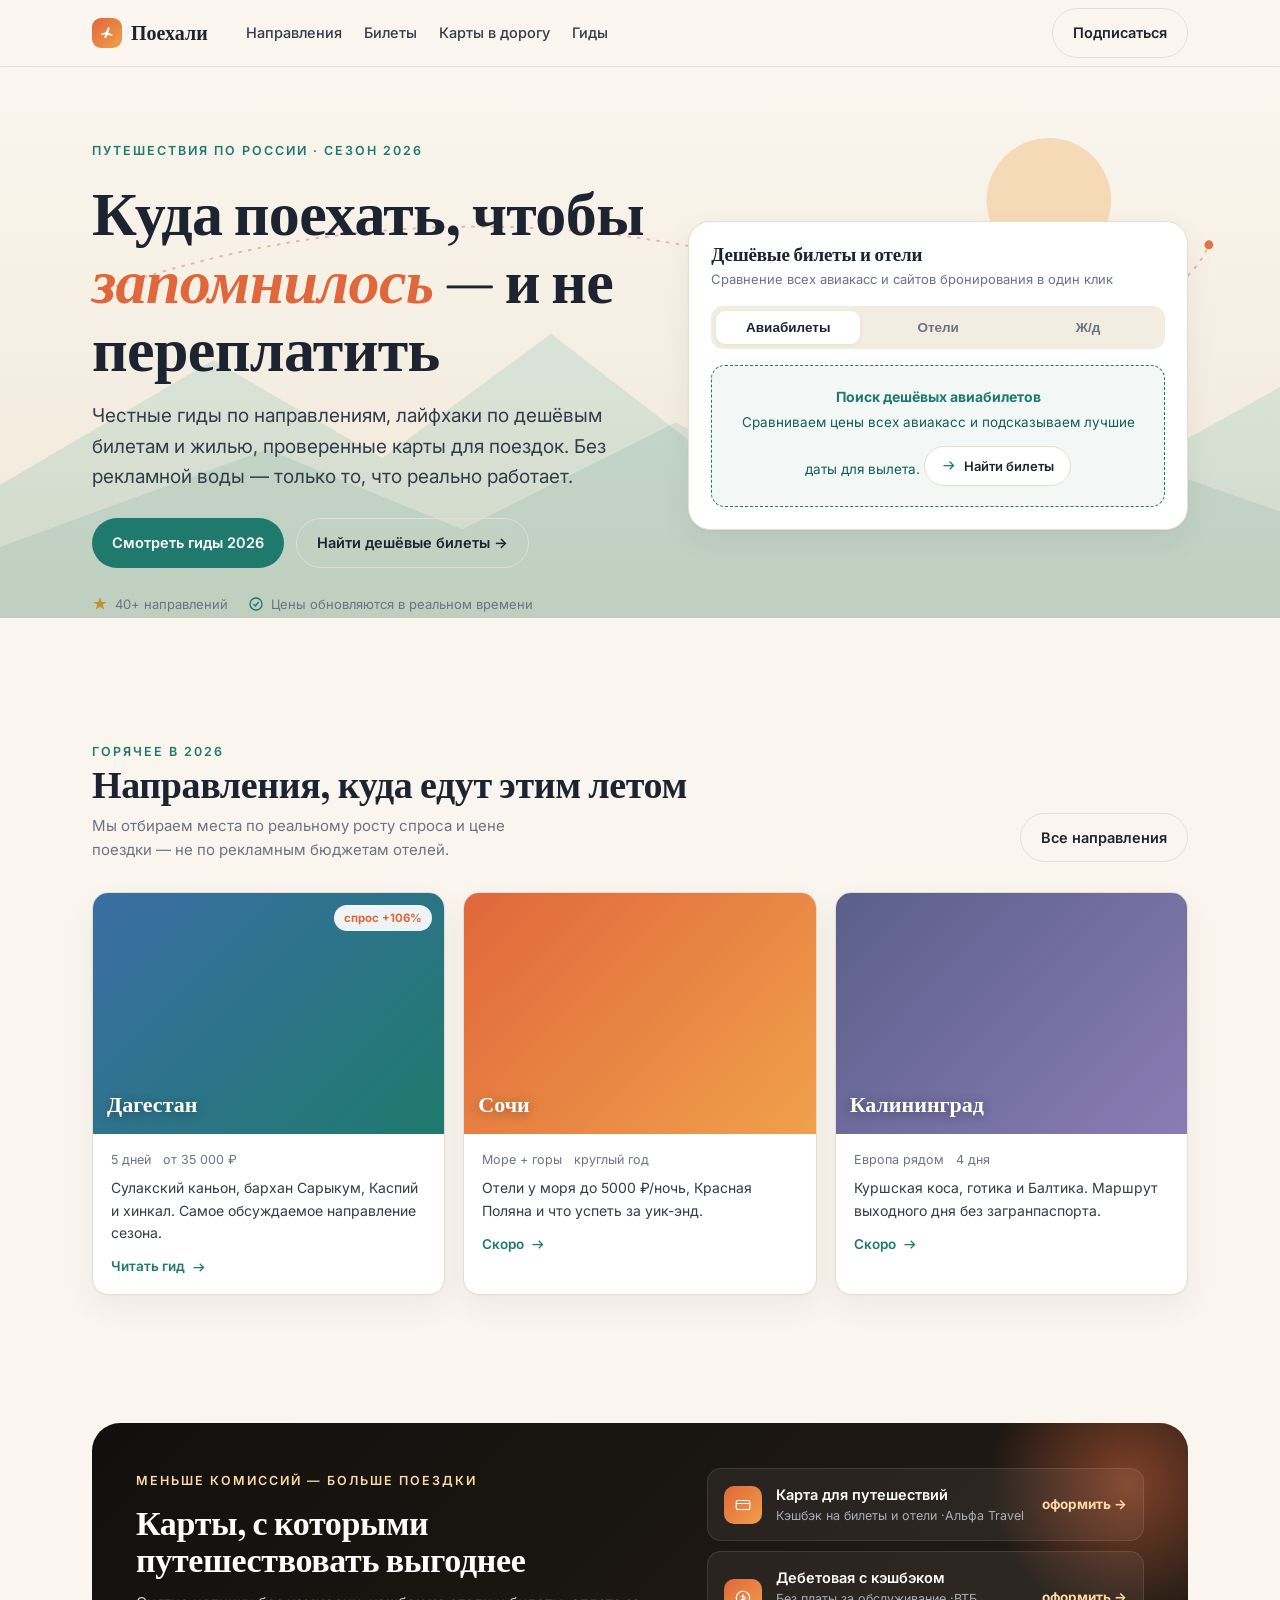
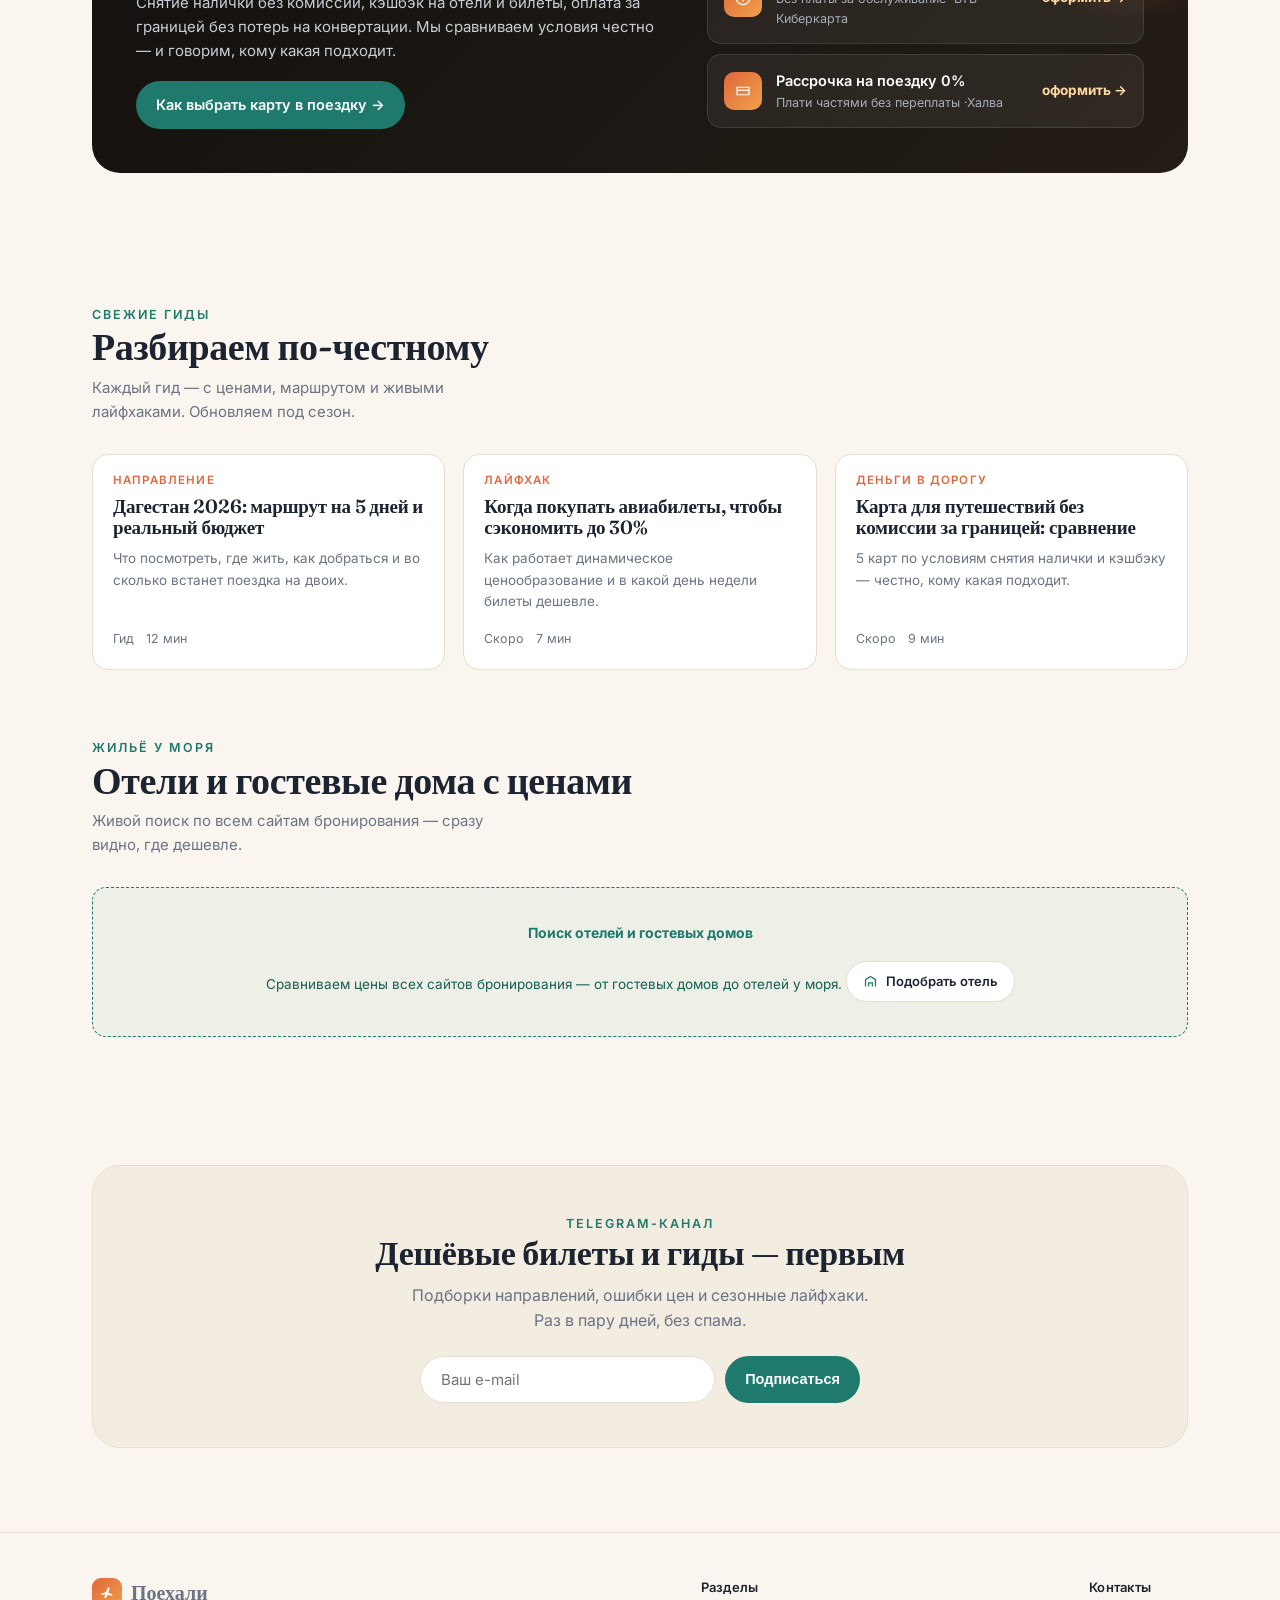
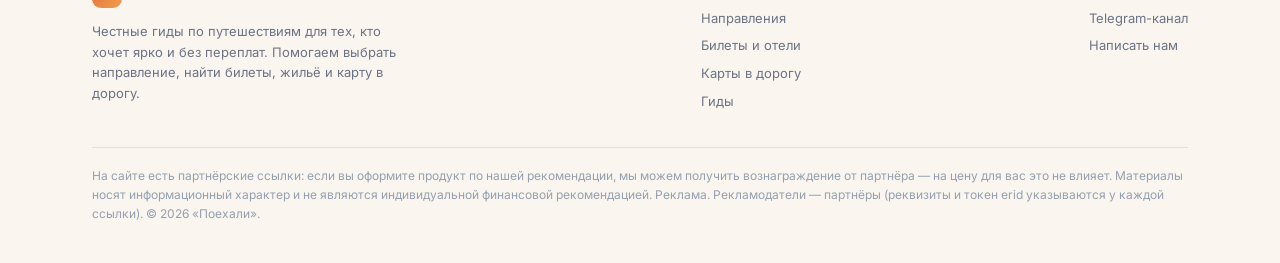
==== index.html @ f43f3894 "Поехали — тревел-сайт: главная + гиды Дагестан и Сочи Co-Authored-By: Claude Opus 4.8 <noreply@anthr" ====
<!doctype html>
<html lang="ru">
<head>
<meta charset="utf-8">
<meta name="viewport" content="width=device-width, initial-scale=1">
<title>Поехали — путешествия по России 2026: маршруты, билеты, отели</title>
<meta name="description" content="Куда поехать по России в 2026 году: honest-гиды по направлениям, как найти дешёвые билеты и жильё, карты для путешествий без комиссии.">
<link rel="preconnect" href="https://fonts.googleapis.com">
<link rel="preconnect" href="https://fonts.gstatic.com" crossorigin>
<link href="https://fonts.googleapis.com/css2?family=Fraunces:opsz,wght@9..144,400;9..144,500;9..144,600;9..144,700&family=Inter:wght@400;500;600&display=swap" rel="stylesheet">
<style>
  :root{
    --bg:#FAF6EF; --surf:#FFFFFF; --sand:#F3ECE0; --sand2:#EDE3D3;
    --ink:#1B2430; --ink2:#333c4a; --mut:#6B7385; --line:#E7DECF;
    --teal:#1F7A6D; --teal-d:#155e54; --coral:#E0673B; --gold:#C0912F;
    --sea:linear-gradient(135deg,#1F7A6D,#2ea698); --sun:linear-gradient(135deg,#E0673B,#f0a04b);
    --sh:0 1px 2px rgba(27,36,48,.04),0 12px 32px rgba(27,36,48,.06);
    --rad:16px;
  }
  *{box-sizing:border-box;margin:0;padding:0}
  html{scroll-behavior:smooth}
  body{background:var(--bg);color:var(--ink);font:16px/1.6 Inter,-apple-system,BlinkMacSystemFont,"Segoe UI",Roboto,sans-serif;-webkit-font-smoothing:antialiased;overflow-x:hidden}
  h1,h2,h3,.serif{font-family:Fraunces,Georgia,"Times New Roman",serif;font-weight:600;letter-spacing:-.01em;line-height:1.1}
  a{color:inherit;text-decoration:none}
  .wrap{max-width:1140px;margin:0 auto;padding:0 22px}
  .eyebrow{font:600 12.5px/1 Inter;letter-spacing:.16em;text-transform:uppercase;color:var(--teal)}
  .btn{display:inline-flex;align-items:center;gap:8px;font-weight:600;font-size:14.5px;padding:12px 20px;border-radius:100px;cursor:pointer;border:0;transition:.2s}
  .btn-p{background:var(--ink);color:#fff}
  .btn-p:hover{background:#2b3646;transform:translateY(-1px)}
  .btn-t{background:var(--teal);color:#fff}
  .btn-t:hover{background:var(--teal-d)}
  .btn-o{background:transparent;color:var(--ink);border:1.5px solid var(--line)}
  .btn-o:hover{border-color:var(--ink);background:#fff}
  svg{display:block}
  .reveal{opacity:0;transform:translateY(20px);transition:opacity .7s ease,transform .7s cubic-bezier(.2,.7,.2,1)}
  .reveal.in{opacity:1;transform:none}
  @media(prefers-reduced-motion:reduce){.reveal{opacity:1;transform:none;transition:none}}

  /* ===== affiliate slot marker (заменяется кодом из кабинета сети) ===== */
  .slot{border:1.5px dashed var(--teal);background:rgba(31,122,109,.05);border-radius:14px;padding:20px;text-align:center;color:var(--teal-d);font-size:13.5px}
  .slot b{display:block;font-size:14px;margin-bottom:4px;color:var(--teal)}
  .slot .fake{display:inline-flex;gap:8px;align-items:center;margin-top:12px;background:#fff;border:1px solid var(--line);border-radius:100px;padding:9px 16px;color:var(--ink);font-weight:600;font-size:13px}

  /* ===== header ===== */
  header{position:sticky;top:0;z-index:50;background:rgba(250,246,239,.82);backdrop-filter:blur(12px);border-bottom:1px solid var(--line)}
  .nav{display:flex;align-items:center;gap:26px;height:66px}
  .logo{display:flex;align-items:center;gap:9px;font-family:Fraunces;font-weight:600;font-size:20px}
  .logo .mark{width:30px;height:30px;border-radius:9px;background:var(--sun);display:grid;place-items:center;flex:0 0 auto}
  .nav .links{display:flex;gap:22px;margin-left:12px}
  .nav .links a{font-size:14.5px;color:var(--ink2);font-weight:500}
  .nav .links a:hover{color:var(--teal)}
  .nav .right{margin-left:auto;display:flex;gap:10px;align-items:center}
  @media(max-width:760px){.nav .links{display:none}}

  /* ===== hero ===== */
  .hero{position:relative;padding:70px 0 60px;overflow:hidden}
  .hero-art{position:absolute;inset:0;z-index:0;opacity:.9}
  .hero .wrap{position:relative;z-index:1}
  .hero .grid{display:grid;grid-template-columns:1.05fr .95fr;gap:44px;align-items:center}
  @media(max-width:880px){.hero .grid{grid-template-columns:1fr;gap:30px}}
  .hero h1{font-size:clamp(38px,6vw,62px);margin:16px 0 18px}
  .hero h1 em{font-style:italic;color:var(--coral)}
  .hero p.lead{font-size:clamp(16px,2.1vw,19px);color:var(--ink2);max-width:520px}
  .hero .cta{display:flex;gap:12px;margin-top:26px;flex-wrap:wrap}
  .trust{display:flex;gap:20px;margin-top:26px;flex-wrap:wrap;color:var(--mut);font-size:13px}
  .trust span{display:flex;align-items:center;gap:7px}
  /* hero search card */
  .searchcard{background:var(--surf);border:1px solid var(--line);border-radius:22px;box-shadow:var(--sh);padding:22px}
  .searchcard h3{font-size:19px;margin-bottom:4px}
  .searchcard .sub{font-size:13px;color:var(--mut);margin-bottom:16px}
  .tabs{display:flex;gap:6px;background:var(--sand);border-radius:12px;padding:5px;margin-bottom:16px}
  .tabs button{flex:1;border:0;background:transparent;padding:9px;border-radius:9px;font-weight:600;font-size:13.5px;color:var(--mut);cursor:pointer}
  .tabs button.on{background:#fff;color:var(--ink);box-shadow:0 1px 4px rgba(0,0,0,.06)}

  /* ===== section frame ===== */
  section.blk{padding:64px 0}
  .head{display:flex;align-items:flex-end;justify-content:space-between;gap:20px;margin-bottom:30px;flex-wrap:wrap}
  .head h2{font-size:clamp(26px,3.6vw,38px)}
  .head p{color:var(--mut);font-size:15px;max-width:440px;margin-top:8px}

  /* destinations */
  .dest{display:grid;grid-template-columns:repeat(3,1fr);gap:18px}
  @media(max-width:860px){.dest{grid-template-columns:repeat(2,1fr)}}
  @media(max-width:560px){.dest{grid-template-columns:1fr}}
  .card{background:var(--surf);border:1px solid var(--line);border-radius:var(--rad);overflow:hidden;box-shadow:var(--sh);transition:.25s;cursor:pointer}
  .card:hover{transform:translateY(-4px);box-shadow:0 18px 40px rgba(27,36,48,.12)}
  .card .ph{aspect-ratio:16/11;position:relative;display:grid;place-items:center;color:#fff}
  .card .ph .lbl{position:absolute;left:14px;bottom:12px;font-family:Fraunces;font-size:22px;font-weight:600;text-shadow:0 2px 12px rgba(0,0,0,.35)}
  .card .ph .tag{position:absolute;right:12px;top:12px;background:rgba(255,255,255,.92);color:var(--coral);font-weight:700;font-size:11.5px;padding:4px 10px;border-radius:100px}
  .card .bd{padding:16px 18px}
  .card .bd .meta{font-size:12.5px;color:var(--mut);display:flex;gap:12px;margin-bottom:7px}
  .card .bd p{font-size:14px;color:var(--ink2)}
  .card .bd .go{margin-top:12px;font-weight:600;font-size:13.5px;color:var(--teal);display:flex;align-items:center;gap:6px}

  /* money block */
  .money{background:linear-gradient(135deg,#12100E,#241d16);color:#fff;border-radius:28px;padding:44px;position:relative;overflow:hidden}
  .money::after{content:"";position:absolute;right:-80px;top:-80px;width:280px;height:280px;background:radial-gradient(circle,rgba(224,103,59,.5),transparent 70%)}
  .money .in{position:relative;z-index:1;display:grid;grid-template-columns:1.1fr .9fr;gap:36px;align-items:center}
  @media(max-width:820px){.money{padding:30px}.money .in{grid-template-columns:1fr;gap:24px}}
  .money h2{font-size:clamp(24px,3.4vw,34px);margin:12px 0}
  .money p{color:#c9cdd6;font-size:15px}
  .cards3{display:flex;flex-direction:column;gap:10px}
  .crow{display:flex;align-items:center;gap:14px;background:rgba(255,255,255,.06);border:1px solid rgba(255,255,255,.1);border-radius:14px;padding:14px 16px}
  .crow .ic{width:38px;height:38px;border-radius:10px;background:var(--sun);display:grid;place-items:center;flex:0 0 auto}
  .crow .t{font-weight:600;font-size:14.5px}
  .crow .s{font-size:12.5px;color:#a7adba}
  .crow .p{margin-left:auto;font-weight:700;color:#ffd9a3;font-size:13.5px;white-space:nowrap}

  /* latest */
  .posts{display:grid;grid-template-columns:repeat(3,1fr);gap:18px}
  @media(max-width:860px){.posts{grid-template-columns:1fr}}
  .post{display:flex;flex-direction:column;gap:10px;background:var(--surf);border:1px solid var(--line);border-radius:var(--rad);padding:20px;transition:.2s}
  .post:hover{border-color:#d8ccb6;transform:translateY(-3px)}
  .post .k{font:600 11.5px/1 Inter;letter-spacing:.1em;text-transform:uppercase;color:var(--coral)}
  .post h3{font-size:19px}
  .post p{font-size:13.5px;color:var(--mut)}
  .post .foot{margin-top:auto;font-size:12.5px;color:var(--mut);display:flex;gap:12px;padding-top:6px}

  /* capture */
  .capture{background:var(--sand);border:1px solid var(--line);border-radius:28px;padding:44px;text-align:center}
  .capture h2{font-size:clamp(24px,3.4vw,34px);margin-bottom:10px}
  .capture p{color:var(--mut);max-width:460px;margin:0 auto 22px}
  .cform{display:flex;gap:10px;max-width:440px;margin:0 auto;flex-wrap:wrap}
  .cform input{flex:1;min-width:200px;border:1.5px solid var(--line);background:#fff;border-radius:100px;padding:13px 20px;font:400 15px Inter;color:var(--ink)}
  .cform input:focus{outline:none;border-color:var(--teal)}

  /* footer */
  footer{border-top:1px solid var(--line);margin-top:20px;padding:44px 0 40px;color:var(--mut);font-size:13px}
  .fgrid{display:flex;gap:40px;flex-wrap:wrap;justify-content:space-between;margin-bottom:28px}
  .fgrid .about{max-width:320px}
  .fcol h4{font-family:Inter;font-weight:600;font-size:13px;color:var(--ink);margin-bottom:10px;letter-spacing:.02em}
  .fcol a{display:block;color:var(--mut);margin-bottom:7px}
  .fcol a:hover{color:var(--teal)}
  .disc{border-top:1px solid var(--line);padding-top:18px;font-size:12px;line-height:1.6;color:#94a0b0}
</style>
</head>
<body>

<header>
  <div class="wrap nav">
    <a class="logo" href="#">
      <span class="mark"><svg width="16" height="16" viewBox="0 0 24 24" fill="none"><path d="M3 13l7-2 4-8 2 1-2 8 6 2v2l-7-1-3 5-2-1 1-5-6 1z" fill="#fff"/></svg></span>
      Поехали
    </a>
    <nav class="links">
      <a href="#napravleniya">Направления</a>
      <a href="#bilety">Билеты</a>
      <a href="#karty">Карты в дорогу</a>
      <a href="#gidy">Гиды</a>
    </nav>
    <div class="right">
      <a class="btn btn-o" href="#podpiska">Подписаться</a>
    </div>
  </div>
</header>

<!-- ============ HERO ============ -->
<section class="hero">
  <svg class="hero-art" viewBox="0 0 1440 620" preserveAspectRatio="xMidYMid slice" aria-hidden="true">
    <defs>
      <linearGradient id="sky" x1="0" y1="0" x2="0" y2="1">
        <stop offset="0" stop-color="#FAF6EF"/><stop offset="1" stop-color="#F1E7D6"/>
      </linearGradient>
      <linearGradient id="mnt" x1="0" y1="0" x2="0" y2="1">
        <stop offset="0" stop-color="#2ea698"/><stop offset="1" stop-color="#1F7A6D"/>
      </linearGradient>
    </defs>
    <rect width="1440" height="620" fill="url(#sky)"/>
    <circle cx="1180" cy="150" r="70" fill="#f0a04b" opacity=".35"/>
    <path d="M0 470 L240 330 L430 440 L620 300 L840 470 L1040 350 L1260 460 L1440 360 V620 H0 Z" fill="url(#mnt)" opacity=".16"/>
    <path d="M0 540 L300 430 L520 520 L760 400 L1000 520 L1240 430 L1440 500 V620 H0 Z" fill="#1F7A6D" opacity=".12"/>
    <g opacity=".5" stroke="#E0673B" stroke-width="2" fill="none" stroke-dasharray="4 7">
      <path d="M120 250 Q500 120 900 230 T1360 200"/>
    </g>
    <g fill="#E0673B"><circle cx="120" cy="250" r="5"/><circle cx="1360" cy="200" r="5"/></g>
  </svg>
  <div class="wrap">
    <div class="grid">
      <div class="reveal in">
        <span class="eyebrow">Путешествия по России · сезон 2026</span>
        <h1>Куда поехать, чтобы <em>запомнилось</em> — и не переплатить</h1>
        <p class="lead">Честные гиды по направлениям, лайфхаки по дешёвым билетам и жилью, проверенные карты для поездок. Без рекламной воды — только то, что реально работает.</p>
        <div class="cta">
          <a class="btn btn-t" href="#gidy">Смотреть гиды 2026</a>
          <a class="btn btn-o" href="#bilety">Найти дешёвые билеты →</a>
        </div>
        <div class="trust">
          <span><svg width="16" height="16" viewBox="0 0 24 24" fill="none"><path d="M12 2l2.4 6.9H22l-6 4.4 2.3 7L12 16l-6.3 4.3 2.3-7-6-4.4h7.6z" fill="#C0912F"/></svg> 40+ направлений</span>
          <span><svg width="16" height="16" viewBox="0 0 24 24" fill="none"><circle cx="12" cy="12" r="9" stroke="#1F7A6D" stroke-width="2"/><path d="M8 12l3 3 5-6" stroke="#1F7A6D" stroke-width="2" fill="none"/></svg> Цены обновляются в реальном времени</span>
        </div>
      </div>

      <!-- HERO SEARCH: сюда встаёт поисковый виджет Aviasales из кабинета Travelpayouts -->
      <div class="searchcard reveal in">
        <h3>Дешёвые билеты и отели</h3>
        <div class="sub">Сравнение всех авиакасс и сайтов бронирования в один клик</div>
        <div class="tabs">
          <button class="on">Авиабилеты</button>
          <button>Отели</button>
          <button>Ж/д</button>
        </div>
        <!-- AFFILIATE SLOT · Travelpayouts поисковый виджет (Aviasales / Hotellook-замена). Вставить <script>-код виджета из кабинета -->
        <div class="slot">
          <b>Поиск дешёвых авиабилетов</b>
          Сравниваем цены всех авиакасс и подсказываем лучшие даты для вылета.
          <span class="fake"><svg width="15" height="15" viewBox="0 0 24 24" fill="none"><path d="M4 12h16M14 6l6 6-6 6" stroke="#1F7A6D" stroke-width="2" fill="none"/></svg> Найти билеты</span>
        </div>
      </div>
    </div>
  </div>
</section>

<!-- ============ DESTINATIONS ============ -->
<section class="blk" id="napravleniya">
  <div class="wrap">
    <div class="head reveal">
      <div>
        <span class="eyebrow">Горячее в 2026</span>
        <h2>Направления, куда едут этим летом</h2>
        <p>Мы отбираем места по реальному росту спроса и цене поездки — не по рекламным бюджетам отелей.</p>
      </div>
      <a class="btn btn-o" href="#gidy">Все направления</a>
    </div>
    <div class="dest">
      <!-- Дагестан — флагман -->
      <a class="card reveal" href="dagestan.html">
        <div class="ph" style="background:linear-gradient(135deg,#3a6ea5,#1F7A6D)">
          <!-- PHOTO SLOT: фото Сулакского каньона / Дагестан -->
          <span class="tag">спрос +106%</span>
          <span class="lbl">Дагестан</span>
        </div>
        <div class="bd">
          <div class="meta"><span>5 дней</span><span>от 35 000 ₽</span></div>
          <p>Сулакский каньон, бархан Сарыкум, Каспий и хинкал. Самое обсуждаемое направление сезона.</p>
          <div class="go">Читать гид <svg width="15" height="15" viewBox="0 0 24 24" fill="none"><path d="M4 12h16M14 6l6 6-6 6" stroke="#1F7A6D" stroke-width="2" fill="none"/></svg></div>
        </div>
      </a>
      <!-- Сочи -->
      <a class="card reveal" href="#gidy">
        <div class="ph" style="background:linear-gradient(135deg,#E0673B,#f0a04b)">
          <span class="lbl">Сочи</span>
        </div>
        <div class="bd">
          <div class="meta"><span>Море + горы</span><span>круглый год</span></div>
          <p>Отели у моря до 5000 ₽/ночь, Красная Поляна и что успеть за уик-энд.</p>
          <div class="go">Скоро <svg width="15" height="15" viewBox="0 0 24 24" fill="none"><path d="M4 12h16M14 6l6 6-6 6" stroke="#1F7A6D" stroke-width="2" fill="none"/></svg></div>
        </div>
      </a>
      <!-- Калининград -->
      <a class="card reveal" href="#gidy">
        <div class="ph" style="background:linear-gradient(135deg,#5a5f8a,#8a7cb5)">
          <span class="lbl">Калининград</span>
        </div>
        <div class="bd">
          <div class="meta"><span>Европа рядом</span><span>4 дня</span></div>
          <p>Куршская коса, готика и Балтика. Маршрут выходного дня без загранпаспорта.</p>
          <div class="go">Скоро <svg width="15" height="15" viewBox="0 0 24 24" fill="none"><path d="M4 12h16M14 6l6 6-6 6" stroke="#1F7A6D" stroke-width="2" fill="none"/></svg></div>
        </div>
      </a>
    </div>
  </div>
</section>

<!-- ============ MONEY / CARDS ============ -->
<section class="blk" id="karty">
  <div class="wrap">
    <div class="money reveal">
      <div class="in">
        <div>
          <span class="eyebrow" style="color:#ffd9a3">Меньше комиссий — больше поездки</span>
          <h2>Карты, с которыми путешествовать выгоднее</h2>
          <p>Снятие налички без комиссии, кэшбэк на отели и билеты, оплата за границей без потерь на конвертации. Мы сравниваем условия честно — и говорим, кому какая подходит.</p>
          <a class="btn btn-t" href="dagestan.html#karta" style="margin-top:18px">Как выбрать карту в поездку →</a>
        </div>
        <!-- AFFILIATE SLOTS · финансовые офферы (Pampadu / Leads.su). Ссылки с erid -->
        <div class="cards3">
          <div class="crow">
            <span class="ic"><svg width="18" height="18" viewBox="0 0 24 24" fill="none"><rect x="3" y="6" width="18" height="12" rx="2" stroke="#fff" stroke-width="1.6"/><path d="M3 10h18" stroke="#fff" stroke-width="1.6"/></svg></span>
            <div><div class="t">Карта для путешествий</div><div class="s">Кэшбэк на билеты и отели ·Альфа Travel</div></div>
            <div class="p">оформить →</div>
          </div>
          <div class="crow">
            <span class="ic"><svg width="18" height="18" viewBox="0 0 24 24" fill="none"><circle cx="12" cy="12" r="9" stroke="#fff" stroke-width="1.6"/><path d="M12 7v10M9 10h4a2 2 0 010 4H9" stroke="#fff" stroke-width="1.6"/></svg></span>
            <div><div class="t">Дебетовая с кэшбэком</div><div class="s">Без платы за обслуживание ·ВТБ Киберкарта</div></div>
            <div class="p">оформить →</div>
          </div>
          <div class="crow">
            <span class="ic"><svg width="18" height="18" viewBox="0 0 24 24" fill="none"><path d="M4 7h16v10H4z" stroke="#fff" stroke-width="1.6"/><path d="M4 11h16" stroke="#fff" stroke-width="1.6"/></svg></span>
            <div><div class="t">Рассрочка на поездку 0%</div><div class="s">Плати частями без переплаты ·Халва</div></div>
            <div class="p">оформить →</div>
          </div>
        </div>
      </div>
    </div>
  </div>
</section>

<!-- ============ LATEST GUIDES ============ -->
<section class="blk" id="gidy">
  <div class="wrap">
    <div class="head reveal">
      <div>
        <span class="eyebrow">Свежие гиды</span>
        <h2>Разбираем по-честному</h2>
        <p>Каждый гид — с ценами, маршрутом и живыми лайфхаками. Обновляем под сезон.</p>
      </div>
    </div>
    <div class="posts">
      <a class="post reveal" href="dagestan.html">
        <span class="k">Направление</span>
        <h3>Дагестан 2026: маршрут на 5 дней и реальный бюджет</h3>
        <p>Что посмотреть, где жить, как добраться и во сколько встанет поездка на двоих.</p>
        <div class="foot"><span>Гид</span><span>12 мин</span></div>
      </a>
      <a class="post reveal" href="#bilety">
        <span class="k">Лайфхак</span>
        <h3>Когда покупать авиабилеты, чтобы сэкономить до 30%</h3>
        <p>Как работает динамическое ценообразование и в какой день недели билеты дешевле.</p>
        <div class="foot"><span>Скоро</span><span>7 мин</span></div>
      </a>
      <a class="post reveal" href="#karty">
        <span class="k">Деньги в дорогу</span>
        <h3>Карта для путешествий без комиссии за границей: сравнение</h3>
        <p>5 карт по условиям снятия налички и кэшбэку — честно, кому какая подходит.</p>
        <div class="foot"><span>Скоро</span><span>9 мин</span></div>
      </a>
    </div>
  </div>
</section>

<!-- ============ HOTELS SLOT ============ -->
<section class="blk" id="bilety" style="padding-top:0">
  <div class="wrap">
    <div class="head reveal">
      <div>
        <span class="eyebrow">Жильё у моря</span>
        <h2>Отели и гостевые дома с ценами</h2>
        <p>Живой поиск по всем сайтам бронирования — сразу видно, где дешевле.</p>
      </div>
    </div>
    <!-- AFFILIATE SLOT · Travelpayouts виджет отелей (Ostrovok / Яндекс Путешествия) -->
    <div class="slot reveal" style="padding:34px">
      <b>Поиск отелей и гостевых домов</b>
      Сравниваем цены всех сайтов бронирования — от гостевых домов до отелей у моря.
      <span class="fake"><svg width="15" height="15" viewBox="0 0 24 24" fill="none"><path d="M4 20V9l8-5 8 5v11" stroke="#1F7A6D" stroke-width="2" fill="none"/><path d="M9 20v-6h6v6" stroke="#1F7A6D" stroke-width="2" fill="none"/></svg> Подобрать отель</span>
    </div>
  </div>
</section>

<!-- ============ CAPTURE ============ -->
<section class="blk" id="podpiska">
  <div class="wrap">
    <div class="capture reveal">
      <span class="eyebrow">Telegram-канал</span>
      <h2>Дешёвые билеты и гиды — первым</h2>
      <p>Подборки направлений, ошибки цен и сезонные лайфхаки. Раз в пару дней, без спама.</p>
      <form class="cform" onsubmit="this.innerHTML='<p style=\'margin:0;color:#1F7A6D;font-weight:600\'>Готово! Загляни в Telegram — ссылка отправлена.</p>';return false;">
        <input type="email" placeholder="Ваш e-mail" required>
        <button class="btn btn-t" type="submit">Подписаться</button>
      </form>
    </div>
  </div>
</section>

<footer>
  <div class="wrap">
    <div class="fgrid">
      <div class="about">
        <a class="logo" href="#" style="margin-bottom:12px">
          <span class="mark"><svg width="16" height="16" viewBox="0 0 24 24" fill="none"><path d="M3 13l7-2 4-8 2 1-2 8 6 2v2l-7-1-3 5-2-1 1-5-6 1z" fill="#fff"/></svg></span>
          Поехали
        </a>
        <p>Честные гиды по путешествиям для тех, кто хочет ярко и без переплат. Помогаем выбрать направление, найти билеты, жильё и карту в дорогу.</p>
      </div>
      <div class="fcol">
        <h4>Разделы</h4>
        <a href="#napravleniya">Направления</a>
        <a href="#bilety">Билеты и отели</a>
        <a href="#karty">Карты в дорогу</a>
        <a href="#gidy">Гиды</a>
      </div>
      <div class="fcol">
        <h4>Контакты</h4>
        <a href="#">Telegram-канал</a>
        <a href="#">Написать нам</a>
      </div>
    </div>
    <p class="disc">
      На сайте есть партнёрские ссылки: если вы оформите продукт по нашей рекомендации, мы можем получить вознаграждение от партнёра — на цену для вас это не влияет. Материалы носят информационный характер и не являются индивидуальной финансовой рекомендацией. Реклама. Рекламодатели — партнёры (реквизиты и токен erid указываются у каждой ссылки). © 2026 «Поехали».
    </p>
  </div>
</footer>

<script>
  // reveal on scroll
  var io=new IntersectionObserver(function(es){es.forEach(function(e){if(e.isIntersecting){e.target.classList.add('in');io.unobserve(e.target)}})},{threshold:.12});
  document.querySelectorAll('.reveal').forEach(function(el){io.observe(el)});
  // hero tabs (визуальный переключатель; реальный поиск подтянет виджет)
  document.querySelectorAll('.tabs button').forEach(function(b){b.onclick=function(){document.querySelectorAll('.tabs button').forEach(function(x){x.classList.remove('on')});b.classList.add('on')}});
</script>
</body>
</html>
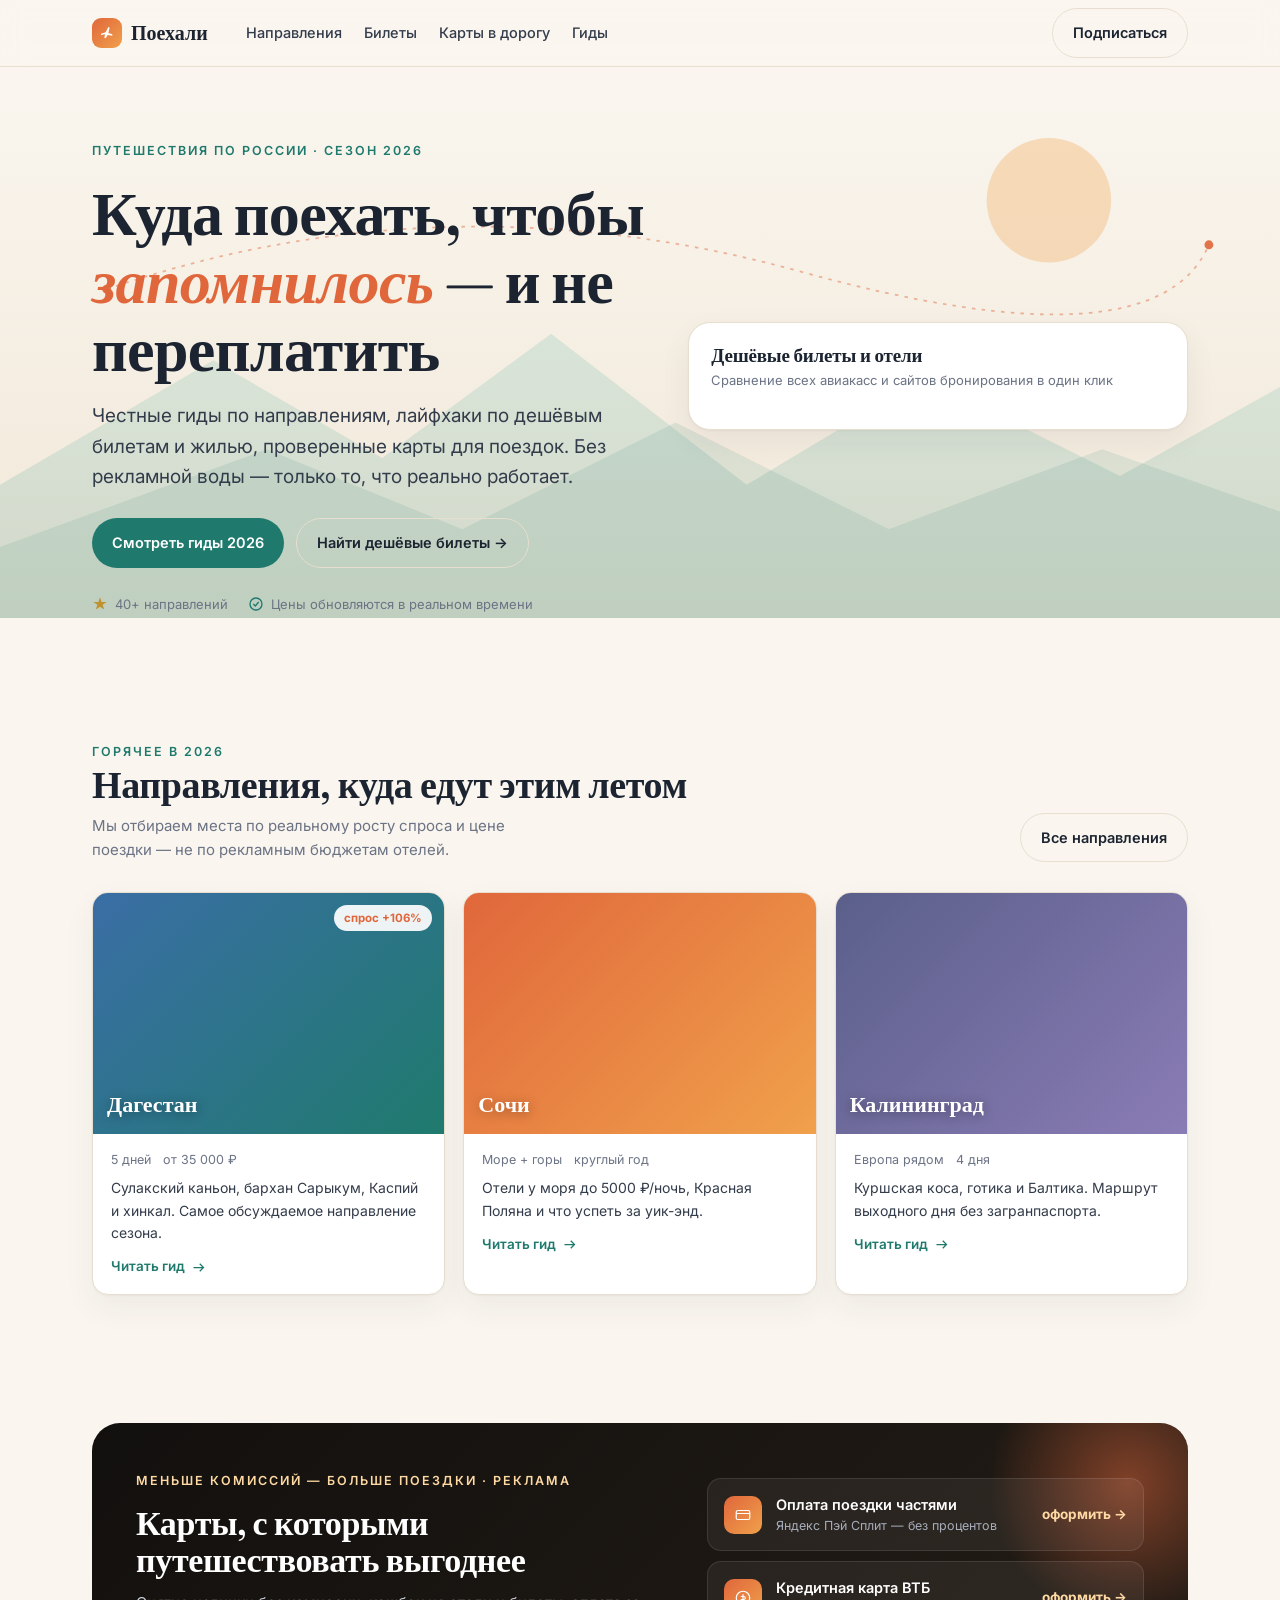
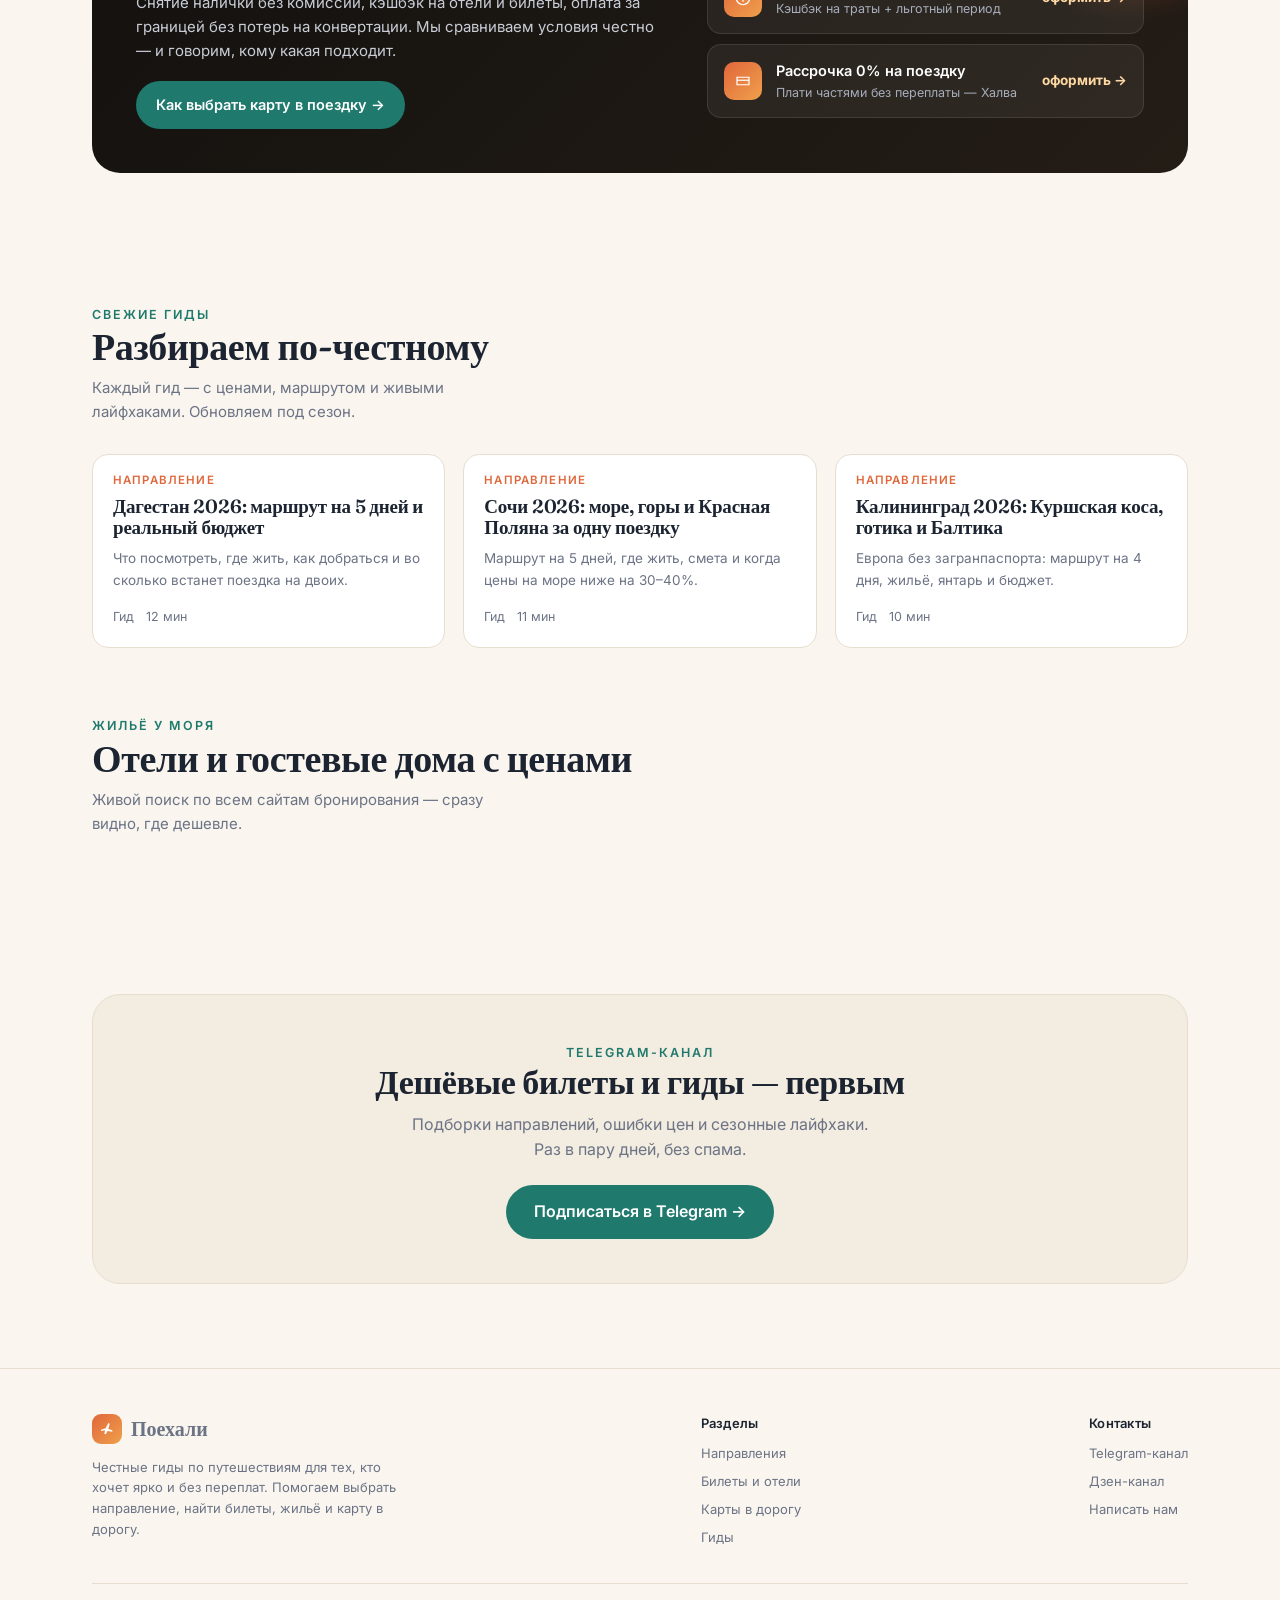
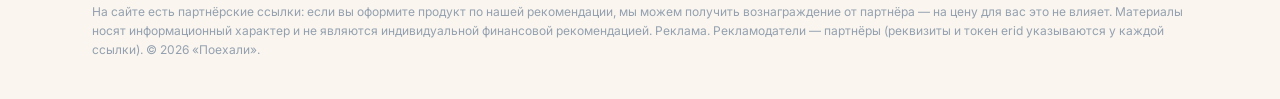
==== commit 147cc808: "Дзен-канал в футер сайта (перелинковка соцсетей) Co-Authored-By: Claude Opus 4.8 <noreply@anthropic." ====
--- a/index.html
+++ b/index.html
@@ -5,6 +5,14 @@
 <meta name="viewport" content="width=device-width, initial-scale=1">
 <title>Поехали — путешествия по России 2026: маршруты, билеты, отели</title>
 <meta name="description" content="Куда поехать по России в 2026 году: honest-гиды по направлениям, как найти дешёвые билеты и жильё, карты для путешествий без комиссии.">
+<meta property="og:type" content="website">
+<meta property="og:site_name" content="Поехали">
+<meta property="og:locale" content="ru_RU">
+<meta property="og:title" content="Поехали — путешествия по России 2026">
+<meta property="og:description" content="Куда поехать по России: честные гиды по направлениям, дешёвые билеты и жильё, карты для путешествий.">
+<meta property="og:url" content="https://ruslanklmn-hub.github.io/poehali/">
+<meta property="og:image" content="https://ruslanklmn-hub.github.io/poehali/assets/og.png">
+<meta name="twitter:card" content="summary_large_image">
 <link rel="preconnect" href="https://fonts.googleapis.com">
 <link rel="preconnect" href="https://fonts.gstatic.com" crossorigin>
 <link href="https://fonts.googleapis.com/css2?family=Fraunces:opsz,wght@9..144,400;9..144,500;9..144,600;9..144,700&family=Inter:wght@400;500;600&display=swap" rel="stylesheet">
@@ -133,6 +141,27 @@
   .fcol a:hover{color:var(--teal)}
   .disc{border-top:1px solid var(--line);padding-top:18px;font-size:12px;line-height:1.6;color:#94a0b0}
 </style>
+<!-- Travelpayouts Drive (авто-монетизация тревел-ссылок) -->
+<script nowprocket data-noptimize="1" data-cfasync="false" data-wpfc-render="false" seraph-accel-crit="1" data-no-defer="1">
+  (function () {
+      var script = document.createElement("script");
+      script.async = 1;
+      script.src = 'https://tpembars.com/NTQ3OTI2.js?t=547926';
+      document.head.appendChild(script);
+  })();
+</script>
+<meta name="yandex-verification" content="d6a9e9c5a4520eef" />
+<!-- Yandex.Metrika counter -->
+<script type="text/javascript">
+   (function(m,e,t,r,i,k,a){m[i]=m[i]||function(){(m[i].a=m[i].a||[]).push(arguments)};
+   m[i].l=1*new Date();
+   for (var j = 0; j < document.scripts.length; j++) {if (document.scripts[j].src === r) { return; }}
+   k=e.createElement(t),a=e.getElementsByTagName(t)[0],k.async=1,k.src=r,a.parentNode.insertBefore(k,a)})
+   (window, document, "script", "https://mc.yandex.ru/metrika/tag.js", "ym");
+   ym(110705761, "init", {clickmap:true, trackLinks:true, accurateTrackBounce:true, webvisor:true});
+</script>
+<noscript><div><img src="https://mc.yandex.ru/watch/110705761" style="position:absolute; left:-9999px;" alt="" /></div></noscript>
+<!-- /Yandex.Metrika counter -->
 </head>
 <body>
 
@@ -194,17 +223,8 @@
       <div class="searchcard reveal in">
         <h3>Дешёвые билеты и отели</h3>
         <div class="sub">Сравнение всех авиакасс и сайтов бронирования в один клик</div>
-        <div class="tabs">
-          <button class="on">Авиабилеты</button>
-          <button>Отели</button>
-          <button>Ж/д</button>
-        </div>
-        <!-- AFFILIATE SLOT · Travelpayouts поисковый виджет (Aviasales / Hotellook-замена). Вставить <script>-код виджета из кабинета -->
-        <div class="slot">
-          <b>Поиск дешёвых авиабилетов</b>
-          Сравниваем цены всех авиакасс и подсказываем лучшие даты для вылета.
-          <span class="fake"><svg width="15" height="15" viewBox="0 0 24 24" fill="none"><path d="M4 12h16M14 6l6 6-6 6" stroke="#1F7A6D" stroke-width="2" fill="none"/></svg> Найти билеты</span>
-        </div>
+        <!-- Travelpayouts: поисковый виджет Aviasales (авиа + отели) -->
+        <script async src="https://tpwdg.com/content?currency=rub&campaign_id=100&promo_id=7879&plain=false&border_radius=0&color_focused=%2332a8dd&special=%23C4C4C4&secondary=%23FFFFFF&light=%23FFFFFF&dark=%23262626&color_icons=%2332a8dd&color_button=%2332a8dd&primary_override=%2332a8dd&searchUrl=www.aviasales.com%2Fsearch&locale=ru&powered_by=true&show_hotels=true&shmarker=748388&trs=547926" charset="utf-8"></script>
       </div>
     </div>
   </div>
@@ -236,25 +256,25 @@
         </div>
       </a>
       <!-- Сочи -->
-      <a class="card reveal" href="#gidy">
+      <a class="card reveal" href="sochi.html">
         <div class="ph" style="background:linear-gradient(135deg,#E0673B,#f0a04b)">
           <span class="lbl">Сочи</span>
         </div>
         <div class="bd">
           <div class="meta"><span>Море + горы</span><span>круглый год</span></div>
           <p>Отели у моря до 5000 ₽/ночь, Красная Поляна и что успеть за уик-энд.</p>
-          <div class="go">Скоро <svg width="15" height="15" viewBox="0 0 24 24" fill="none"><path d="M4 12h16M14 6l6 6-6 6" stroke="#1F7A6D" stroke-width="2" fill="none"/></svg></div>
+          <div class="go">Читать гид <svg width="15" height="15" viewBox="0 0 24 24" fill="none"><path d="M4 12h16M14 6l6 6-6 6" stroke="#1F7A6D" stroke-width="2" fill="none"/></svg></div>
         </div>
       </a>
       <!-- Калининград -->
-      <a class="card reveal" href="#gidy">
+      <a class="card reveal" href="kaliningrad.html">
         <div class="ph" style="background:linear-gradient(135deg,#5a5f8a,#8a7cb5)">
           <span class="lbl">Калининград</span>
         </div>
         <div class="bd">
           <div class="meta"><span>Европа рядом</span><span>4 дня</span></div>
           <p>Куршская коса, готика и Балтика. Маршрут выходного дня без загранпаспорта.</p>
-          <div class="go">Скоро <svg width="15" height="15" viewBox="0 0 24 24" fill="none"><path d="M4 12h16M14 6l6 6-6 6" stroke="#1F7A6D" stroke-width="2" fill="none"/></svg></div>
+          <div class="go">Читать гид <svg width="15" height="15" viewBox="0 0 24 24" fill="none"><path d="M4 12h16M14 6l6 6-6 6" stroke="#1F7A6D" stroke-width="2" fill="none"/></svg></div>
         </div>
       </a>
     </div>
@@ -267,7 +287,7 @@
     <div class="money reveal">
       <div class="in">
         <div>
-          <span class="eyebrow" style="color:#ffd9a3">Меньше комиссий — больше поездки</span>
+          <span class="eyebrow" style="color:#ffd9a3">Меньше комиссий — больше поездки · Реклама</span>
           <h2>Карты, с которыми путешествовать выгоднее</h2>
           <p>Снятие налички без комиссии, кэшбэк на отели и билеты, оплата за границей без потерь на конвертации. Мы сравниваем условия честно — и говорим, кому какая подходит.</p>
           <a class="btn btn-t" href="dagestan.html#karta" style="margin-top:18px">Как выбрать карту в поездку →</a>
@@ -276,18 +296,18 @@
         <div class="cards3">
           <div class="crow">
             <span class="ic"><svg width="18" height="18" viewBox="0 0 24 24" fill="none"><rect x="3" y="6" width="18" height="12" rx="2" stroke="#fff" stroke-width="1.6"/><path d="M3 10h18" stroke="#fff" stroke-width="1.6"/></svg></span>
-            <div><div class="t">Карта для путешествий</div><div class="s">Кэшбэк на билеты и отели ·Альфа Travel</div></div>
-            <div class="p">оформить →</div>
+            <div><div class="t">Оплата поездки частями</div><div class="s">Яндекс Пэй Сплит — без процентов</div></div>
+            <a class="p" href="https://trk.ppdu.ru/click?uid=342605&amp;oid=2684&amp;erid=2SDnjdJuo9L" target="_blank" rel="nofollow sponsored noopener">оформить →</a>
           </div>
           <div class="crow">
             <span class="ic"><svg width="18" height="18" viewBox="0 0 24 24" fill="none"><circle cx="12" cy="12" r="9" stroke="#fff" stroke-width="1.6"/><path d="M12 7v10M9 10h4a2 2 0 010 4H9" stroke="#fff" stroke-width="1.6"/></svg></span>
-            <div><div class="t">Дебетовая с кэшбэком</div><div class="s">Без платы за обслуживание ·ВТБ Киберкарта</div></div>
-            <div class="p">оформить →</div>
+            <div><div class="t">Кредитная карта ВТБ</div><div class="s">Кэшбэк на траты + льготный период</div></div>
+            <a class="p" href="https://trk.ppdu.ru/click?uid=342605&amp;oid=1089&amp;erid=2SDnjeGCc2T" target="_blank" rel="nofollow sponsored noopener">оформить →</a>
           </div>
           <div class="crow">
             <span class="ic"><svg width="18" height="18" viewBox="0 0 24 24" fill="none"><path d="M4 7h16v10H4z" stroke="#fff" stroke-width="1.6"/><path d="M4 11h16" stroke="#fff" stroke-width="1.6"/></svg></span>
-            <div><div class="t">Рассрочка на поездку 0%</div><div class="s">Плати частями без переплаты ·Халва</div></div>
-            <div class="p">оформить →</div>
+            <div><div class="t">Рассрочка 0% на поездку</div><div class="s">Плати частями без переплаты — Халва</div></div>
+            <a class="p" href="https://trk.ppdu.ru/click?uid=342605&amp;oid=1775&amp;erid=2SDnjcis6h7" target="_blank" rel="nofollow sponsored noopener">оформить →</a>
           </div>
         </div>
       </div>
@@ -312,17 +332,17 @@
         <p>Что посмотреть, где жить, как добраться и во сколько встанет поездка на двоих.</p>
         <div class="foot"><span>Гид</span><span>12 мин</span></div>
       </a>
-      <a class="post reveal" href="#bilety">
-        <span class="k">Лайфхак</span>
-        <h3>Когда покупать авиабилеты, чтобы сэкономить до 30%</h3>
-        <p>Как работает динамическое ценообразование и в какой день недели билеты дешевле.</p>
-        <div class="foot"><span>Скоро</span><span>7 мин</span></div>
-      </a>
-      <a class="post reveal" href="#karty">
-        <span class="k">Деньги в дорогу</span>
-        <h3>Карта для путешествий без комиссии за границей: сравнение</h3>
-        <p>5 карт по условиям снятия налички и кэшбэку — честно, кому какая подходит.</p>
-        <div class="foot"><span>Скоро</span><span>9 мин</span></div>
+      <a class="post reveal" href="sochi.html">
+        <span class="k">Направление</span>
+        <h3>Сочи 2026: море, горы и Красная Поляна за одну поездку</h3>
+        <p>Маршрут на 5 дней, где жить, смета и когда цены на море ниже на 30–40%.</p>
+        <div class="foot"><span>Гид</span><span>11 мин</span></div>
+      </a>
+      <a class="post reveal" href="kaliningrad.html">
+        <span class="k">Направление</span>
+        <h3>Калининград 2026: Куршская коса, готика и Балтика</h3>
+        <p>Европа без загранпаспорта: маршрут на 4 дня, жильё, янтарь и бюджет.</p>
+        <div class="foot"><span>Гид</span><span>10 мин</span></div>
       </a>
     </div>
   </div>
@@ -338,12 +358,8 @@
         <p>Живой поиск по всем сайтам бронирования — сразу видно, где дешевле.</p>
       </div>
     </div>
-    <!-- AFFILIATE SLOT · Travelpayouts виджет отелей (Ostrovok / Яндекс Путешествия) -->
-    <div class="slot reveal" style="padding:34px">
-      <b>Поиск отелей и гостевых домов</b>
-      Сравниваем цены всех сайтов бронирования — от гостевых домов до отелей у моря.
-      <span class="fake"><svg width="15" height="15" viewBox="0 0 24 24" fill="none"><path d="M4 20V9l8-5 8 5v11" stroke="#1F7A6D" stroke-width="2" fill="none"/><path d="M9 20v-6h6v6" stroke="#1F7A6D" stroke-width="2" fill="none"/></svg> Подобрать отель</span>
-    </div>
+    <!-- Travelpayouts: поисковый виджет отелей (Ostrovok) -->
+    <div class="reveal" style="margin:8px 0 0"><script async src="https://tpwdg.com/content?campaign_id=459&promo_id=7257&color_icons=%230f5de4&color_button=%230f5de4&color_border=%230f5de4&color_background=%23ffffff&border_radius=5&powered_by=true&locale=ru&shmarker=748388&trs=547926" charset="utf-8"></script></div>
   </div>
 </section>
 
@@ -354,10 +370,7 @@
       <span class="eyebrow">Telegram-канал</span>
       <h2>Дешёвые билеты и гиды — первым</h2>
       <p>Подборки направлений, ошибки цен и сезонные лайфхаки. Раз в пару дней, без спама.</p>
-      <form class="cform" onsubmit="this.innerHTML='<p style=\'margin:0;color:#1F7A6D;font-weight:600\'>Готово! Загляни в Telegram — ссылка отправлена.</p>';return false;">
-        <input type="email" placeholder="Ваш e-mail" required>
-        <button class="btn btn-t" type="submit">Подписаться</button>
-      </form>
+      <a class="btn btn-t" href="https://t.me/Poehali_2026" target="_blank" rel="noopener" style="font-size:16px;padding:14px 28px">Подписаться в Telegram →</a>
     </div>
   </div>
 </section>
@@ -381,8 +394,9 @@
       </div>
       <div class="fcol">
         <h4>Контакты</h4>
-        <a href="#">Telegram-канал</a>
-        <a href="#">Написать нам</a>
+        <a href="https://t.me/Poehali_2026" target="_blank" rel="noopener">Telegram-канал</a>
+        <a href="https://dzen.ru/id/6a526a5b24f2c05c53978cb1" target="_blank" rel="noopener">Дзен-канал</a>
+        <a href="https://t.me/Poehali_2026" target="_blank" rel="noopener">Написать нам</a>
       </div>
     </div>
     <p class="disc">
